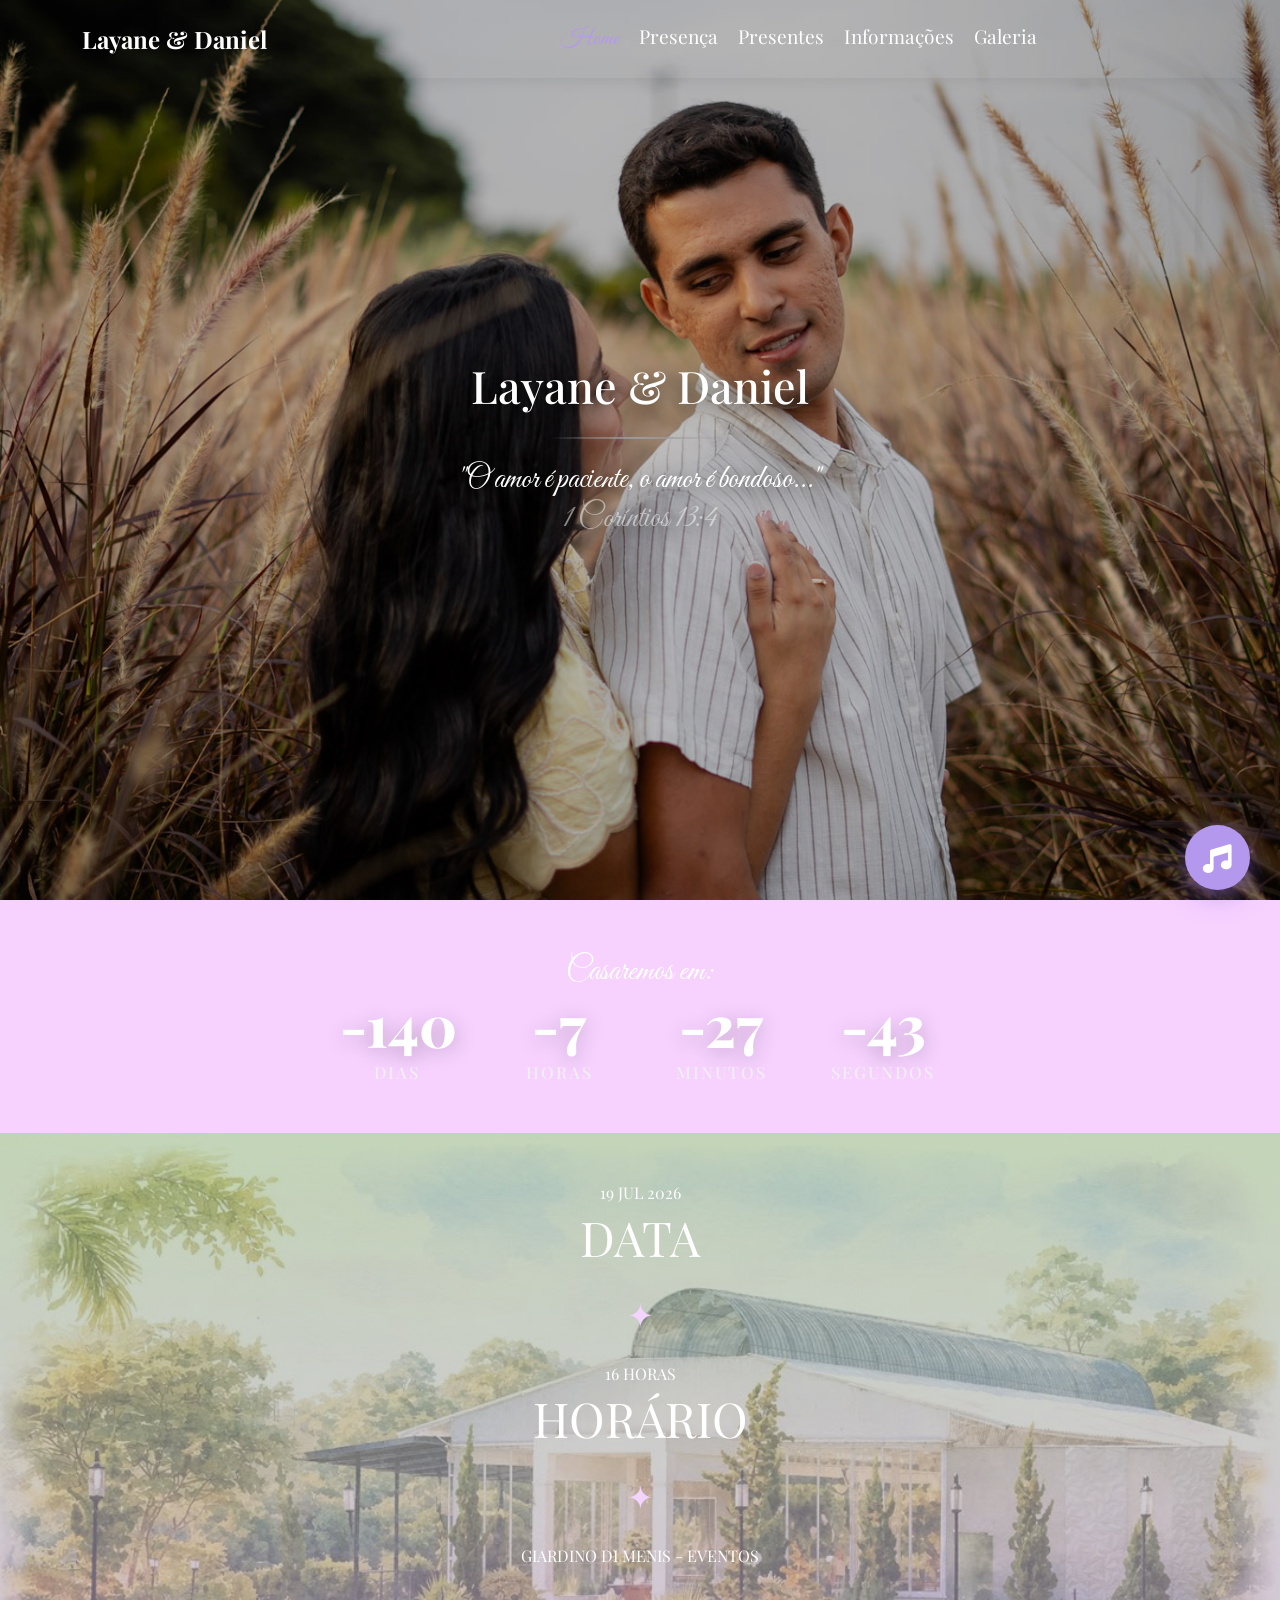
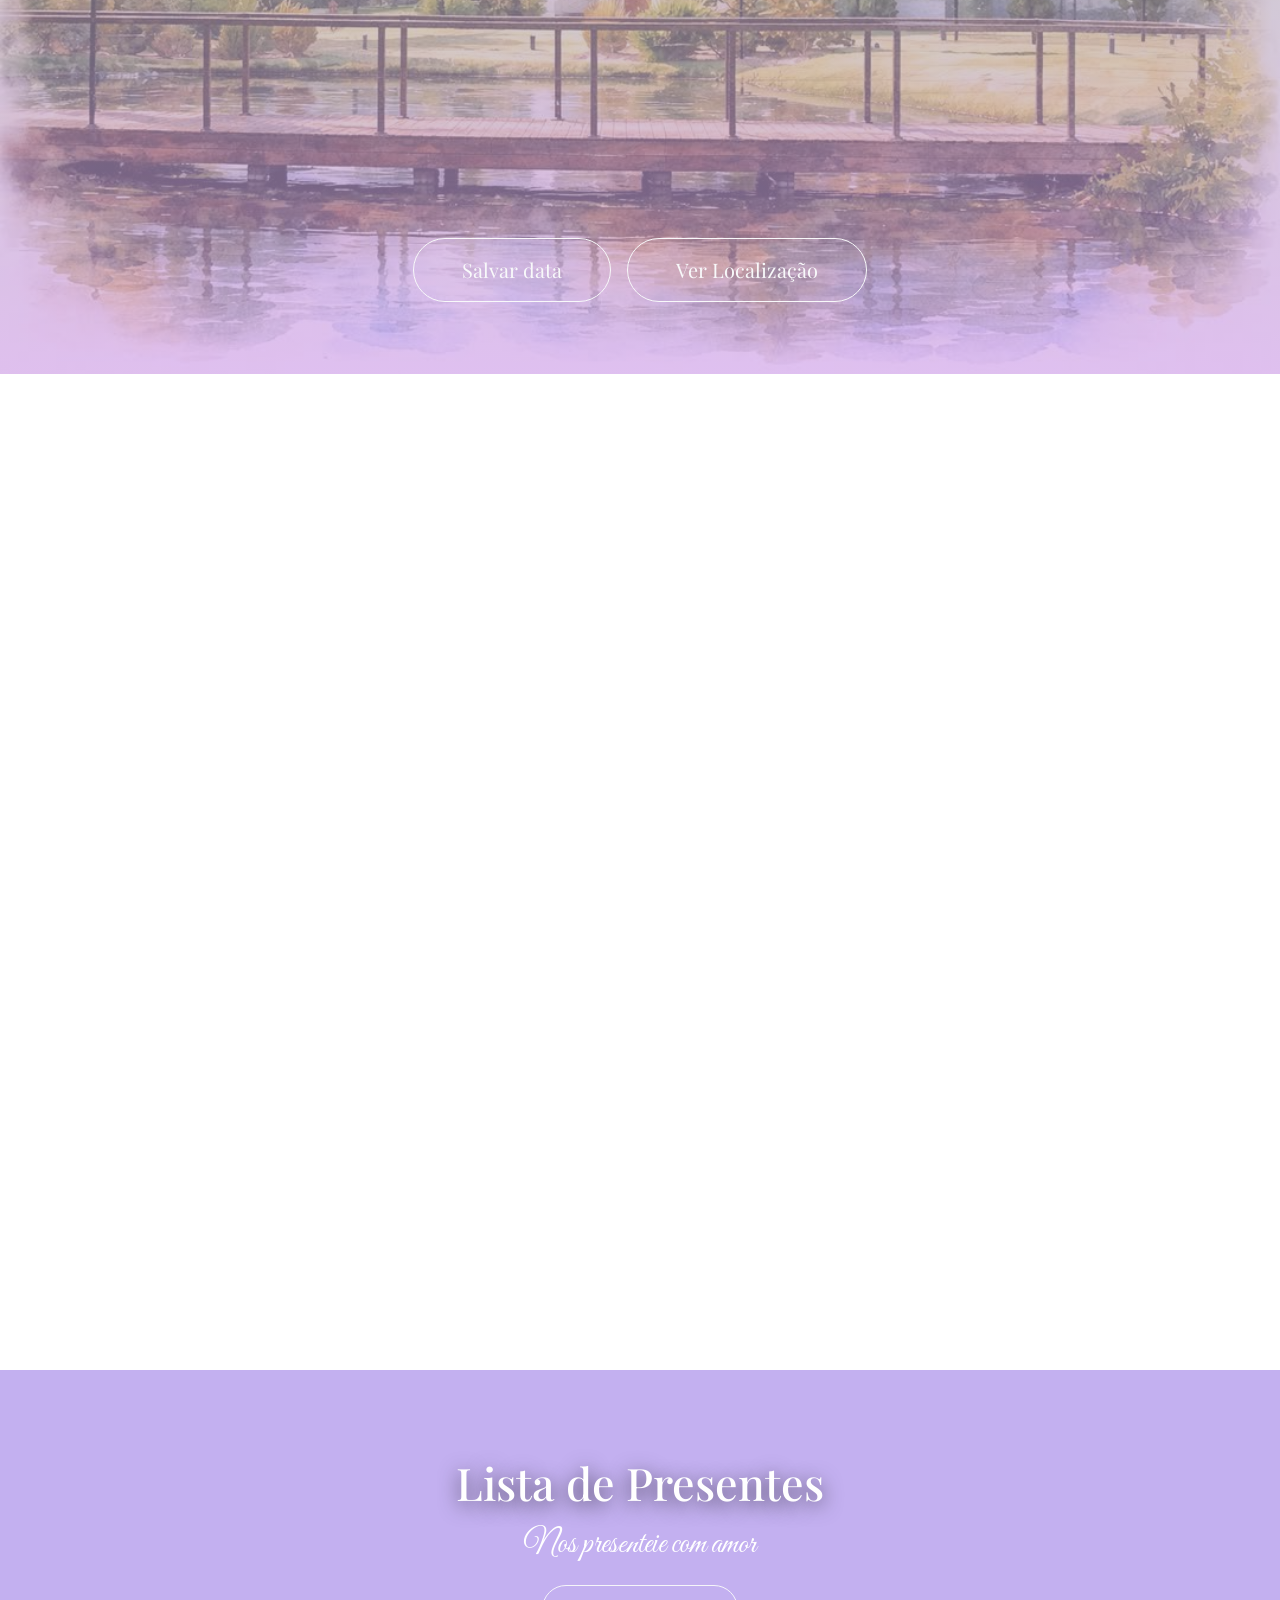
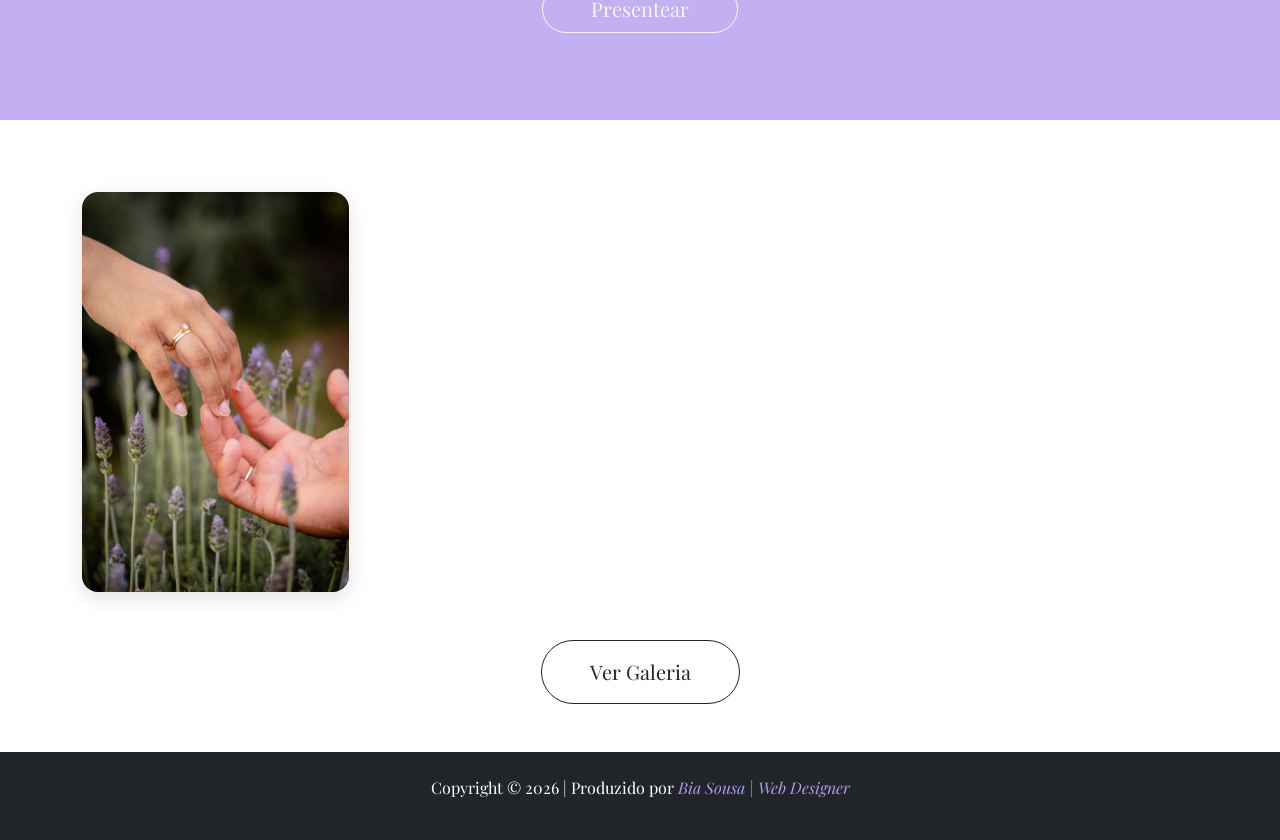
==== index.html @ 7db67b8a "Primeiro commit" ====
<!DOCTYPE html>
<html lang="pt-BR">
<head>
    <meta charset="UTF-8">
    <meta name="viewport" content="width=device-width, initial-scale=1.0">
    <title>Layane & Daniel • 19.07.2026</title>
    <link rel="icon" type="image/png" href="assets/images/Iconedepagina.png">
    <link href="https://cdn.jsdelivr.net/npm/bootstrap@5.3.2/dist/css/bootstrap.min.css" rel="stylesheet">
    <link rel="stylesheet" href="css/style.css">
    <link href="https://fonts.googleapis.com/css2?family=Playfair+Display:wght@400;700&family=Great+Vibes&family=Poppins:wght@300;400&display=swap" rel="stylesheet">
    <link rel="stylesheet" href="https://cdnjs.cloudflare.com/ajax/libs/font-awesome/6.5.0/css/all.min.css">
</head>
<body>
        <style>
/* ANIMAÇÃO STAGGERED */
.animate-on-scroll {
    opacity: 0;
    transform: translateY(40px);
    transition: all 0.8s cubic-bezier(0.25, 0.1, 0.25, 1);
}

.animate-on-scroll.visible {
    opacity: 1;
    transform: translateY(0);
}

/* Ajuste de delay para cada seção */
.countdown-section { transition-delay: 0.1s; }
.save-the-date-section { transition-delay: 0.3s; }
.confirm-section { transition-delay: 0.5s; }
.hero-presentes-home { transition-delay: 0.7s; }
#galleryGrid .masonry-item { transition-delay: 0.1s; }

/* Para os itens da galeria aparecerem um por um */
#galleryGrid .masonry-item:nth-child(1) { transition-delay: 0.2s; }
#galleryGrid .masonry-item:nth-child(2) { transition-delay: 0.4s; }
#galleryGrid .masonry-item:nth-child(3) { transition-delay: 0.6s; }
#galleryGrid .masonry-item:nth-child(4) { transition-delay: 0.8s; }
        .masonry-grid {
            column-count: 4;
            column-gap: 16px;
        }
        .masonry-item {
            break-inside: avoid;
            margin-bottom: 16px;
            border-radius: 16px;
            overflow: hidden;
            box-shadow: 0 6px 20px rgba(0,0,0,0.12);
            transition: all 0.3s;
            cursor: pointer;
        }
        .masonry-item:hover {
            transform: scale(1.04);
        }
        .masonry-item img {
            width: 100%;
            height: auto;
            display: block;
        }

        /* MODAL - Foto maior */
        #photoModal .modal-content {
            background: transparent;
            border: none;
        }
        #modalImage {
            max-height: 85vh;
            width: auto;
            max-width: 100%;
            border-radius: 12px;
            box-shadow: 0 10px 35px rgba(0,0,0,0.3);
        }

        /* ===================== MOBILE - FOTOS MAIORES ===================== */
        @media (max-width: 992px) {
            .masonry-grid { column-count: 3; }
        }
        @media (max-width: 768px) {
            .masonry-grid { column-count: 2; }
            .masonry-item { margin-bottom: 12px; }
        }
        @media (max-width: 480px) {
            .masonry-grid { column-count: 1; }
            .masonry-item img {
                min-height: 380px; /* Fotos mais altas no celular */
            }
        }
    </style>

<!-- ===================== NAVBAR FINAL - COM SUA ESTILIZAÇÃO ===================== -->
<nav class="navbar fixed-top navbar-expand-lg" id="mainNav">
    <div class="container animate-on-scroll">
        <a class="navbar-brand fw-bold fs-4" href="index.html" id="brandName">
            Layane & Daniel
        </a>
        
        <button class="navbar-toggler custom-toggler" type="button" data-bs-toggle="collapse" data-bs-target="#navbarNav" aria-controls="navbarNav" aria-expanded="false" id="hamburgerBtn">
            <div class="hamburger">
                <span class="bar"></span>
                <span class="bar"></span>
                <span class="bar"></span>
            </div>
        </button>

        <div class="collapse navbar-collapse" id="navbarNav">
            <ul class="navbar-nav mx-auto text-center">
                <li class="nav-item"><a class="nav-link active" href="javascript:void(0)" onclick="irPara('index.html')">Home</a></li>
                <li class="nav-item"><a class="nav-link" href="javascript:void(0)" onclick="irPara('presenca.html')">Presença</a></li>
                <li class="nav-item"><a class="nav-link" href="javascript:void(0)" onclick="irPara('presentes.html')">Presentes</a></li>
                <li class="nav-item"><a class="nav-link" href="javascript:void(0)" onclick="irPara('informacoes.html')">Informações</a></li>
                <li class="nav-item"><a class="nav-link" href="javascript:void(0)" onclick="irPara('galeria.html')">Galeria</a></li>
            </ul>
        </div>
    </div>
</nav>
<!-- HERO CARROSSEL -->
<header id="hero">
    <div id="heroCarousel" class="carousel slide " data-bs-ride="carousel" data-bs-interval="3000">
        <div class="carousel-inner">
            <div class="carousel-item active">
                <img src="/assets/images/Capa1.JPG" class="d-block w-100" alt="Casal">
            </div>
            <div class="carousel-item">
                <img src="/assets/images/Capa3.JPG" class="d-block w-100" alt="Casal">
            </div>
            <div class="carousel-item">
                <img src="/assets/images/Capa4.JPG" class="d-block w-100" alt="Casal">
            </div>
            <div class="carousel-item">
                <img src="/assets/images/Capa5.JPG" class="d-block w-100" alt="Casal">
            </div>
            <div class="carousel-item">
                <img src="/assets/images/Capa6.JPG" class="d-block w-100" alt="Casal">
            </div>
        </div>
    </div>

    <div class="hero-content text-center ">
        <h2 class="ptitulo animate-on-scroll">Layane & Daniel</h2>
        
        <!-- LINHA ELEGANTE -->
        <div class="hero-line mx-auto my-4 animate-on-scroll"></div>
        
        <p class="bible-quote animate-on-scroll">"O amor é paciente, o amor é bondoso..."</p>
        <p class="text-white-50 animate-on-scroll">1 Coríntios 13:4</p>
    </div>
</header>

<!-- CONTAGEM REGRESSIVA - ESTILO MINIMALISTA -->
<section class="countdown-section py-5 text-center position-relative animate-on-scroll">
    <div class="container animate-on-scroll">
        <p class="bible-quote fs-2 mb-4 animate-on-scroll" style="color: white;">Casaremos em:</p>
        
        <div class="d-flex justify-content-center flex-wrap gap-4 gap-md-5 animate-on-scroll" id="countdown-container">
            <!-- Os números serão gerados via JavaScript -->
        </div>
    </div>
</section>

<!-- SAVE THE DATE -->
<section class="save-the-date-section py-5 bg-light animate-on-scroll">
    <div class="container">
        <div class="text-center">
            <div class="mb-5">
                <p class="mb-1 animate-on-scroll">19 JUL 2026</p>
                <h3 class="display-5 text-lavanda animate-on-scroll animate-on-scroll">DATA</h3>
                <div class="my-4 animate-on-scroll"><span class="gold-line">✦</span></div>

                <p class="mb-1 animate-on-scroll">16 HORAS</p>
                <h3 class="display-5 text-lavanda animate-on-scroll">HORÁRIO</h3>
                <div class="my-4 animate-on-scroll"><span class="gold-line">✦</span></div>

                <p class="mb-1 animate-on-scroll">GIARDINO DI MENIS - EVENTOS</p>
                <h3 class="display-5 text-lavanda animate-on-scroll">LOCAL</h3>
            </div>
            <br><br>
            <h1 class="bible-quote display-1 mb-4 animate-on-scroll" style="letter-spacing: 6px; line-height: 1.1;">
                Save The Date!
            </h1>

            <!-- BOTÕES COM BORDA E TEXTO BRANCO -->
            <div class="d-flex flex-column flex-sm-row gap-3 justify-content-center">
                <button onclick="addToCalendar()" 
                        class="btn btn-outline-light btn-lg px-5 py-3 rounded-pill">
                    Salvar data
                </button>
                <button onclick="abrirMapa()" 
                        class="btn btn-outline-light btn-lg px-5 py-3 rounded-pill">
                    Ver Localização
                </button>
            </div>
        </div>
        <br>
    </div>
</section>

   <!-- CONFIRMAR PRESENÇA (mantido como você colocou) -->
    <section class="confirm-section py-5 bg-light animate-on-scroll">
        <div class="container min-vh-100 d-flex flex-column justify-content-center">
            <div class="text-center">
                <h2 class="display-5 fw-bold text-dark mb-2 animate-on-scroll" style="font-family: 'Playfair Display', serif;">
                    Confirme sua Presença
                </h2>
                <p class="text-muted mb-5 animate-on-scroll" style="font-family: 'Playfair Display', serif; font-size: 1.1rem;">
                    Pedimos que confirme o mais rápido que puder,<br>
                    assim que tiver certeza!
                </p>
                    <a href="javascript:void(0)" onclick="irPara('presenca.html')" class="btn btn-outline-dark btn-lg px-5 py-3 rounded-pill">Confirmar Presença</a>

                <div id="resultado" class="mt-4 fw-bold fs-5"></div>
            </div>
        </div>
    </section>

<!-- Capa Superior Bonita -->
<section class="hero-presentes-home animate-on-scroll">
    <div class="hero-content-home text-center">
        <h2 class="animate-on-scroll">Lista de Presentes</h2>
        <p class="animate-on-scroll">Nos presenteie com amor</p>
            <a href="javascript:void(0)" onclick="irPara('presentes.html')" class="btn btn-outline-light btn-lg px-5 py-2 rounded-pill">Presentear</a>
    </div>
</section>

        <ul class="nav nav-pills mb-4" id="areaMenu"></ul>
        <ul class="nav nav-pills mb-5" id="subMenu" style="display: none;"></ul>
    </div>
</section>



   <!-- GALERIA PREVIEW NO HOME -->
<section class="py-5">
    <div class="container">
        <div class="masonry-grid" id="galleryGrid"></div>
        <!-- Botão centralizado -->
        <div class="text-center mt-5">
            <!-- Em vez de link direto, use: -->
            <a href="javascript:void(0)" onclick="irPara('galeria.html')" class="btn btn-outline-dark btn-lg px-5 py-3 rounded-pill">Ver Galeria</a>
        </div>

    </div>
</section>

<!-- MODAL -->
<div class="modal fade" id="photoModal" tabindex="-1">
    <div class="modal-dialog modal-dialog-centered modal-xl">
        <div class="modal-content">
            <div class="modal-body p-0 text-center">
                <button type="button" class="btn-close position-absolute top-0 end-0 m-3 bg-white" 
                        data-bs-dismiss="modal" style="z-index: 10;"></button>
                <img id="modalImage" src="" class="img-fluid" alt="">
            </div>
        </div>
    </div>
</div>

    <script>
        const photos = [
            { src: "/assets/images/prewedding/pre27.JPG" },
            { src: "/assets/images/prewedding/pre20.jpg" },
            { src: "/assets/images/prewedding/pre12.jpg" },
            { src: "/assets/images/prewedding/pre9.jpg" },


        ];

        const galleryGrid = document.getElementById('galleryGrid');

        photos.forEach(photo => {
            const div = document.createElement('div');
            div.className = 'masonry-item';
            div.innerHTML = `<img src="${photo.src}" alt="">`;
            div.onclick = () => showModal(photo.src);
            galleryGrid.appendChild(div);
        });

        function showModal(src) {
            document.getElementById('modalImage').src = src;
            new bootstrap.Modal(document.getElementById('photoModal')).show();
        }
    </script>
        
    <script>
    // Animação suave ao rolar (staggered)
    const animateOnScroll = () => {
        const elements = document.querySelectorAll('.animate-on-scroll');
        
        elements.forEach((el, index) => {
            const rect = el.getBoundingClientRect();
            if (rect.top <= window.innerHeight * 0.85) {
                setTimeout(() => {
                    el.classList.add('visible');
                }, index * 80); // Delay entre elementos
            }
        });
    };

    window.addEventListener('scroll', animateOnScroll);
    window.addEventListener('load', animateOnScroll);

    // Navbar scroll effect
    window.addEventListener('scroll', () => {
        const nav = document.getElementById('mainNav');
        if (window.scrollY > 80) {
            nav.classList.add('scrolled');
        } else {
            nav.classList.remove('scrolled');
        }
    });
    </script>
    <footer class="py-4 text-center bg-dark text-white">
        <p>
            Copyright © 2026 | Produzido por 
            <a href="https://www.instagram.com/biasousawd/" 
            target="_blank" 
            rel="noopener noreferrer" 
            class="instagram-link">
        <i>Bia Sousa | Web Designer</i class="fab fa-instagram">
            </a>
        </p>
    </footer>

    <!-- MUSIC PLAYER -->
    <div id="music-player">
        <button id="musicBtn" class="btn-music"><i class="fas fa-music"></i></button>
    </div>
    

    <script src="https://cdn.jsdelivr.net/npm/bootstrap@5.3.2/dist/js/bootstrap.bundle.min.js"></script>
    <script src="js/script.js"></script>
    <script>
    // Animação suave staggered com Intersection Observer
    const observer = new IntersectionObserver((entries) => {
        entries.forEach((entry, index) => {
            if (entry.isIntersecting) {
                setTimeout(() => {
                    entry.target.classList.add('visible');
                }, index * 150); // Delay entre os elementos
            }
        });
    }, {
        threshold: 0.15,
        rootMargin: "0px 0px -50px 0px"
    });

    // Aplica o observer nos elementos que queremos animar
    document.querySelectorAll('.animate-on-scroll').forEach(el => {
        observer.observe(el);
    });
    </script>
</body>
</html>
---- css/style.css ----
':root {
    --lavanda: #ab91df;
    --lavanda-dark: #7965a5;
    --olive: #556B2F;
    --dark: #664585;
}

* {
    margin: 0;
    padding: 0;
    box-sizing: border-box;
}

body {
    font-family: 'Playfair Display', serif;
    scroll-behavior: smooth;
}

/* Fontes clássicas */
h1, h2, h3, h4 {
    font-family: 'Playfair Display', serif;
    color: rgb(255, 255, 255);
}
p{
  font-family: 'Playfair Display', serif;  
  color: rgb(255, 255, 255);
}

.bible-quote {
    font-family: 'Great Vibes', cursive;
    font-size: 2.4rem;
    color: white;
}

:root {
    --lavanda: #b498ee;
    --lavanda-dark: #7965a5;
    --olive: #556B2F;
    --dark: #664585;
}

* {
    margin: 0;
    padding: 0;
    box-sizing: border-box;
}

/* Fontes clássicas */
h1, h2, h3, h4 {
    font-family: 'Playfair Display', serif;
    color: rgb(255, 255, 255);
}
p{
  font-family: 'Playfair Display', serif;  
  color: rgb(255, 255, 255);
}

.bible-quote {
    font-family: 'Great Vibes', cursive;
    font-size: 2.4rem;
    color: white;
}

/* ===================== NAVBAR - LINKS COM MESMA COR DA LOGO ===================== */
.navbar {
    background: rgba(255, 255, 255, 0) !important;
    backdrop-filter: blur(0px);
    box-shadow: 0 2px 15px rgba(0,0,0,0.08);
    transition: all 0.4s ease;
    padding: 16px 0;
}

/* Quando rolar a página → Fundo branco */
.navbar.scrolled {
    background: rgba(255, 255, 255, 0.98) !important;
    backdrop-filter: blur(12px);
    box-shadow: 0 4px 20px rgba(0,0,0,0.12);
}
.navbar.menu-open {
    background: rgba(255, 255, 255, 0.082) !important;
    backdrop-filter: blur(4px) !important;
    box-shadow: 0 4px 25px rgba(0,0,0,0.15) !important;
}
.navbar.menu-open.scrolled {
    background: rgba(255, 255, 255, 0.98) !important;
}

/* Nome do Casal */
#brandName {
    color: white !important;
    transition: color 0.4s ease;
}

.navbar.scrolled #brandName {
    color: #000000 !important;
}


/* Links do Menu - Mesma lógica da logo */
#navbarNav .nav-link {
    font-family: 'Playfair Display', serif;
    font-size: 1.2rem;
    padding: 5px 10px;
    color: white !important;           /* Branco antes de rolar */
    transition: all 0.3s ease;
}
#navbarNav .navbar-nav {
    width: 100%;
    max-width: 380px;
    text-align: center;
}
#navbarNav .nav-link:hover,
#navbarNav .nav-link.active {
    font-family: 'Great Vibes', cursive !important;
    color: var(--lavanda) !important;
    font-size: 1.45rem;
}

/* Depois de rolar - Links ficam pretos */
.navbar.scrolled #navbarNav .nav-link {
    color: #000000 !important;
}

.navbar.scrolled #navbarNav .nav-link:hover,
.navbar.scrolled #navbarNav .nav-link.active {
    color: var(--lavanda) !important;
}

/* Hamburger */
.custom-toggler {
    width: 38px;
    height: 34px;
    padding: 0;
    background: transparent;
    border: none !important;
    outline: none !important;
    box-shadow: none !important;
    display: none;
}

@media (max-width: 991px) {
    .custom-toggler { display: block; }
}

.hamburger {
    width: 100%;
    height: 100%;
    position: relative;
}

.bar {
    position: absolute;
    width: 100%;
    height: 3.2px;
    background: white;
    border-radius: 3px;
    transition: all 0.35s cubic-bezier(0.4, 0, 0.2, 1);
}

.bar:nth-child(1) { top: 7px; }
.bar:nth-child(2) { top: 15.5px; }
.bar:nth-child(3) { top: 24px; }

/* X */
#hamburgerBtn[aria-expanded="true"] .bar:nth-child(1) {
    top: 15.5px;
    transform: rotate(45deg);
}
#hamburgerBtn[aria-expanded="true"] .bar:nth-child(2) {
    opacity: 0;
}
#hamburgerBtn[aria-expanded="true"] .bar:nth-child(3) {
    top: 15.5px;
    transform: rotate(-45deg);
}

/* Barrinhas ficam pretas ao rolar */
.navbar.scrolled .bar {
    background: #000000 !important;
}

/* Centralizado no Mobile */
@media (max-width: 991px) {
    .navbar-nav {
        width: 100%;
        margin-top: 20px;
    }
    
    .navbar-nav .nav-item {
        opacity: 0;
        transform: translateY(20px);
        transition: all 0.4s ease;
    }

    .navbar-collapse.show .nav-item {
        opacity: 1;
        transform: translateY(0);
    }
}
/* ===================== HERO CARROSSEL ===================== */
#hero {
    height: 100vh;
    overflow: hidden;
}

#heroCarousel,
#heroCarousel .carousel-inner,
#heroCarousel .carousel-item {
    height: 100vh;
}

#heroCarousel .carousel-item img {
    width: 100%;
    height: 100vh;
    object-fit: cover;
    object-position: center 38%;
    filter: brightness(0.75);
}
#hero {
    height: 100vh;    
    width: 100%;       /* Ocupa' toda a tela nessa seção */
    position: relative;
    overflow: hidden;
}

.hero-line {
    width: 180px;
    height: 2px;
    background: linear-gradient(to right, transparent, #9c9c9c, transparent);
    opacity: 0.85;
}

.hero-content {
    position: absolute;
    top: 50%;
    left: 50%;
    transform: translate(-50%, -50%);
    text-align: center;
    z-index: 2;
    color: white;
    text-shadow: 0 4px 20px rgba(0,0,0,0.7);
}


.hero-content p {
    margin-bottom: 4px !important;   
    line-height: 1.1;
}
.ptitulo {
    font-size: 4.5rem;
    color: rgb(255, 255, 255);
    margin-bottom: 0px !important; 
}
.logo-hero {
    max-width: 420px;
    margin-bottom: 20px;
}

.btn{
    font-family: 'Playfair Display', serif;
}
/* ===================== COUNTDOWN ===================== */
.countdown-section {
    background: var(--lavanda);
    color: white;
    padding: 100px 0;
    z-index: 3;
    position: relative;
}

/* Aumentei o tamanho do texto "Casaremos em" */
.countdown-section h2, 
.countdown-section .bible-quote {
    font-size: 2rem !important;     /* Aumentado */
    margin-bottom: 0px !important;   /* Espaçamento reduzido */
}

/* Diminuição do espaçamento entre o texto e os números */
.countdown-section #countdown-container {
    margin-top: 0px !important;
}

/* Números da contagem (mantido como estava) */
.countdown-item .number {
    font-size: 4.5rem;
    font-weight: 800;
    line-height: 1;
    color: rgb(255, 255, 255);
    text-shadow: 0 4px 15px rgba(125, 128, 125, 0.589);
}
.countdown-item .label {
    font-size: 1rem;
    text-transform: uppercase;
    letter-spacing: 2px;
    opacity: 0.9;
    margin:0px;
    color: #f0f0f0;
}
.save-the-date-section {
    background: linear-gradient(rgba(152, 185, 140, 0.582), rgba(204, 156, 236, 0.623)), 
    url('/assets/images/aquarela.jpeg') center/cover no-repeat;
    min-height: 85vh;
    display: flex;
    align-items: center;
}

.background-overlay {
    position: absolute;
    top: 0;
    left: 0;
    width: 100%;
    height: 100%;
    background: rgba(0, 0, 0, 0.4);
    z-index: 1;
}

.save-the-date-section .gold-line {
    font-size: 2rem;
    color: #f3d4ff;
}
section.save-the-date-section h1{
    font-family: 'Great Vibes', cursive;
    font-size: 5rem;
    color: rgb(255, 255, 255);
}
.gold-line {
    font-size: 1.8rem;
    color: #a1ffb7;
}

button{
    font-size: 80%;
}
/* ===================== EVENTO ===================== */

.evento-section {
    background-color: #C1FF72; /* Verde Limão */
}

.evento-section h2 {
    font-family: 'Playfair Display', serif;
    letter-spacing: 2px;
}

/* ===================== CONFIRMAR PRESENÇA ===================== */
.confirm-section {
    color: white;
    padding: 0px 0;
    min-height: 100vh;
    display: flex;
    align-items: left;
    background-position: center top;   /* Alinhado ao topo */
}

/* ===================== MUSIC PLAYER ===================== */
#music-player {
    position: fixed;
    bottom: 10px;
    right: 30px;
    z-index: 2000;
}

.btn-music {
    width: 65px;
    height: 65px;
    border-radius: 50%;
    background: var(--lavanda);
    color: white;
    border: none;
    font-size: 1.8rem;
    font-family: 'Playfair Display', serif;
    box-shadow: 0 8px 25px rgba(159, 122, 234, 0.5);
}

/* ===================== FOOTER ===================== */
footer {
    background: var(--dark);
    color: #ddd;
    padding: 30px 0;
}

/* Responsivo */
@media (max-width: 768px) {
    #hero { height: 100vh; }
    .bible-quote { font-size: 1.8rem; }
    .ptitulo { font-size: 3.2rem; }
}
/* ===================== HERO CARROSSEL ===================== */

#hero {
    height: 100vh;    
    width: 100%;       /* Ocupa' toda a tela nessa seção */
    position: relative;
    overflow: hidden;
}

.hero-line {
    width: 180px;
    height: 2px;
    background: linear-gradient(to right, transparent, #9c9c9c, transparent);
    opacity: 0.85;
}

.hero-content {
    position: absolute;
    top: 50%;
    left: 50%;
    transform: translate(-50%, -50%);
    text-align: center;
    z-index: 2;
    color: white;
    text-shadow: 0 4px 20px rgba(0,0,0,0.7);
}


.hero-content p {
    margin-bottom: 4px !important;   
    line-height: 1.1;
}
.ptitulo {
    font-size: 4.5rem;
    color: rgb(255, 255, 255);
    margin-bottom: 0px !important; 
}
.logo-hero {
    max-width: 420px;
    margin-bottom: 20px;
}

.btn{
    font-family: 'Playfair Display', serif;
}
/* ===================== COUNTDOWN REGRESSIVA - TOTALMENTE RESPONSIVO ===================== */
.countdown-section {
    background: rgb(247, 210, 255);
    color: white;
    padding: 80px 15px 90px;
    text-align: center;
    position: relative;
}

.countdown-section .bible-quote {
    font-size: 2.1rem;
    margin-bottom: 35px;
    color: white;
}

/* Container principal */
#countdown-container {
    display: flex;
    justify-content: center;
    flex-wrap: wrap;
    gap: 25px;
    width: 100%;
    max-width: 600px;
    margin: 0 auto;
}

/* Cada bloco de número */
.countdown-item {
    flex: 1;
    min-width: 100px;
    text-align: center;
}

.countdown-item .number {
    font-size: 3.6rem;
    font-weight: 800;
    line-height: 1;
    color: white;
    text-shadow: 0 4px 20px rgba(0, 0, 0, 0.25);
    margin-bottom: 6px;
}

.countdown-item .label {
    font-size: 1.05rem;
    text-transform: uppercase;
    letter-spacing: 2px;
    font-weight: 500;
    opacity: 0.95;
}

/* ===================== MEDIA QUERIES - RESPONSIVIDADE ===================== */
@media (max-width: 992px) {
    .countdown-item .number {
        font-size: 3.2rem;
    }
}

@media (max-width: 768px) {
    .countdown-section {
        padding: 55px 10px 75px;
    }
    
    .countdown-section .bible-quote {
        font-size: 1.85rem;
    }
    
    .countdown-item {
        min-width: 85px;
    }
    
    .countdown-item .number {
        font-size: 2.8rem;
    }
    
    .countdown-item .label {
        font-size: 0.95rem;
    }
}

@media (max-width: 480px) {
    .countdown-section .bible-quote {
        font-size: 1.65rem;
    }
    
    .countdown-item {
        min-width: 40px;
    }
    
    .countdown-item .number {
        font-size: 2.35rem;
    }
    
    .countdown-item .label {
        font-size: 0.9rem;
    }
    
    #countdown-container {
        gap: 15px;
    }
}




.save-the-date-section {
    background: linear-gradient(rgba(152, 185, 140, 0.582), rgba(204, 156, 236, 0.623)), 
    url('/assets/images/aquarela.jpeg') center/cover no-repeat;
    min-height: 85vh;
    display: flex;
    align-items: center;
}

.background-overlay {
    position: absolute;
    top: 0;
    left: 0;
    width: 100%;
    height: 100%;
    background: rgba(0, 0, 0, 0.4);
    z-index: 1;
}

.save-the-date-section .gold-line {
    font-size: 2rem;
    color: #f3d4ff;
}
section.save-the-date-section h1{
    font-family: 'Great Vibes', cursive;
    font-size: 5rem;
    color: rgb(255, 255, 255);
}
.gold-line {
    font-size: 1.8rem;
    color: #a1ffb7;
}

button{
    font-size: 80%;
}
/* ===================== EVENTO ===================== */

.evento-section {
    background-color: #C1FF72; /* Verde Limão */
}

.evento-section h2 {
    font-family: 'Playfair Display', serif;
    letter-spacing: 2px;
}

/* ===================== CONFIRMAR PRESENÇA ===================== */
.confirm-section {
    color: white;
    padding: 0px 0;
    min-height: 100vh;
    display: flex;
    align-items: left;
    background-position: center top;   /* Alinhado ao topo */
}

/* ===================== MUSIC PLAYER ===================== */
#music-player {
    position: fixed;
    bottom: 10px;
    right: 30px;
    z-index: 2000;
}

.btn-music {
    width: 65px;
    height: 65px;
    border-radius: 50%;
    background: var(--lavanda);
    color: white;
    border: none;
    font-size: 1.8rem;
    font-family: 'Playfair Display', serif;
    box-shadow: 0 8px 25px rgba(159, 122, 234, 0.5);
}

/* ===================== FOOTER ===================== */
footer {
    background: var(--dark);
    color: #ddd;
    padding: 30px 0;
}

/* Responsivo */
@media (max-width: 768px) {
    #hero { height: 100vh; }
    .bible-quote { font-size: 1.8rem; }
    .ptitulo { font-size: 3.2rem; }
}

/* BOTÕES FLUTUANTES - Sem ultrapassar o footer */
.floating-filters {
    position: fixed;
    bottom: 90px;           /* Aumentado para ficar acima do footer */
    left: 50%;
    transform: translateX(-50%);
    z-index: 1000;
    display: flex;
    gap: 15px;
    padding: 0;
}

.floating-filters .filter-btn {
    padding: 12px 28px;
    font-family: 'Playfair Display', serif;
    font-size: 0.8rem;
    font-weight: 500;
    letter-spacing: 1.5px;
    color: #6645858c;
    background: rgba(255, 255, 255, 0.85);
    backdrop-filter: blur(12px);
    border: 2px solid rgba(182, 152, 238, 0.7);
    border-radius: 50px;
    transition: all 0.4s ease;
    white-space: nowrap;
    box-shadow: 0 6px 25px rgba(0, 0, 0, 0.12);
}

.floating-filters .filter-btn:hover {
    background: white;
    transform: translateY(-4px);
    box-shadow: 0 10px 30px rgba(0, 0, 0, 0.18);
}

.floating-filters .filter-btn.active {
    background: #b598ee88;
    color: white;
    border-color: var(--lavanda);
    box-shadow: 0 8px 25px rgba(180, 152, 238, 0.45);
    font-family: 'Playfair Display', serif;

}

/* Garante que o footer fique por baixo */
    /* ===================== FOOTER ===================== */
/* Footer */
footer {
    background: var(--dark);
    color: #ddd;
    padding: 40px 20px 30px;           /* mais espaço nas laterais em mobile */
    text-align: center;
    margin-top: auto;
    width: 100%;
    min-height: 60px;                   /* altura mínima, mas permite crescer */
}

footer .footer-content {
    max-width: 1200px;
    margin: 0 auto;
    display: flex;
    flex-direction: column;
    align-items: center;
    gap: 15px;
}

footer a {
    color: #b498ee;
    text-decoration: none;
    transition: all 0.3s ease;
}

footer a:hover {
    color: #d4b8ff;
    text-decoration: underline;
}


      /* Capa Superior */
        .hero-presentes {
            height: 30vh;
            min-height: 350px;
            background-color: #c3b0f0;
            display: flex;
            align-items: center;
            justify-content: center;
            text-align: center;
            color: white;
            position: relative;
        }

        .hero-content h2 {
            font-family: 'Playfair Display', serif;
            font-size: 2.8rem;
            margin-bottom: 12px;
            text-shadow: 0 4px 20px rgba(0,0,0,0.7);
        }

        .hero-content p {
            font-family: 'Great Vibes', cursive;
            font-size: 2rem;
            max-width: 720px;
            margin: 0 auto;
            opacity: 0.95;
        }

        .presentes-section {
            background: #ffffff;
            padding: 80px 0 100px;
        }

        .section-divider {
            height: 3px;
            background: linear-gradient(to right, transparent, var(--lavanda), transparent);
            max-width: 280px;
            margin: 0 auto 3rem;
        }

        
        /* Espaçamento extra na listagem "Todos" */
        #presentesContainer {
            margin-top: 20px;
        }

        @media (max-width: 768px) {
            .hero-presentes { height: 38vh; }
            .hero-content h1 { font-size: 3.8rem; }
            .nav-pills .nav-link { font-size: 1.0rem; padding: 10px 18px !important; }
        }

        /* Cards - Ajustados (menores e com mais espaçamento) */
        .gift-card {
            border: none;
            border-radius: 22px;
            overflow: hidden;
            box-shadow: 0 8px 25px rgba(0,0,0,0.08);
            transition: all 0.4s ease;
            height: 100%;
        }

        .gift-card:hover {
            transform: translateY(-15px);
        }

        .gift-card.presenteado {
            filter: grayscale(80%) opacity(0.68);
        }

        .gift-card img {
            width: 100%;
            height: 210px;           /* Reduzido */
            object-fit: cover;
        }
        .gift-card.presenteado {
            filter: grayscale(80%) opacity(0.68);
        }

        .gift-card img {
            width: 100%;
            height: 250px;
            object-fit: cover;
        }

        .card-body { padding: 1.6rem; }

        .badge-utensilios { background-color: #c3b0f0; color: #4a2f7a; }
        .badge-eletro { background-color: var(--lavanda); color: white; }
        .badge-moveis { background-color: var(--lavanda-dark); color: white; }

        .btn-confirm {
            border: 2px solid var(--lavanda);
            color: var(--lavanda);
            border-radius: 50px;
            padding: 12px 0;
            font-weight: 500;
            width: 100%;
        }
        .btn-confirm:hover {
            background-color: var(--lavanda);
            color: white;
        }



              /* Capa Superior */
        .hero-presentes-home {
            height: 30vh;
            min-height: 350px;
            background-color: #c3b0f0;
            display: flex;
            align-items: center;
            justify-content: center;
            text-align: center;
            color: white;
            position: relative;
        }

        .hero-content-home h2 {
            font-family: 'Playfair Display', serif;
            font-size: 2.8rem;
            margin-bottom: 12px;
            text-shadow: 0 4px 20px rgba(0,0,0,0.7);
        }

        .hero-content-home p {
            font-family: 'Great Vibes', cursive;
            font-size: 2rem;
            max-width: 720px;
            margin: 3 auto;
            opacity: 0.95;
        }


        .hero-content-home a {
            font-family: 'Playfair Display', serif;
            font-size: 1.25rem;
            max-width: 720px;
            margin: 0 auto;
            opacity: 0.95;
        }

        @media (max-width: 768px) {
            .hero-presentes-home { height: 38vh; }
            .hero-content-home h2 { font-size: 3rem; }
            .nav-pills .nav-link { font-size: 1.0rem; padding: 10px 18px !important; }
        }'
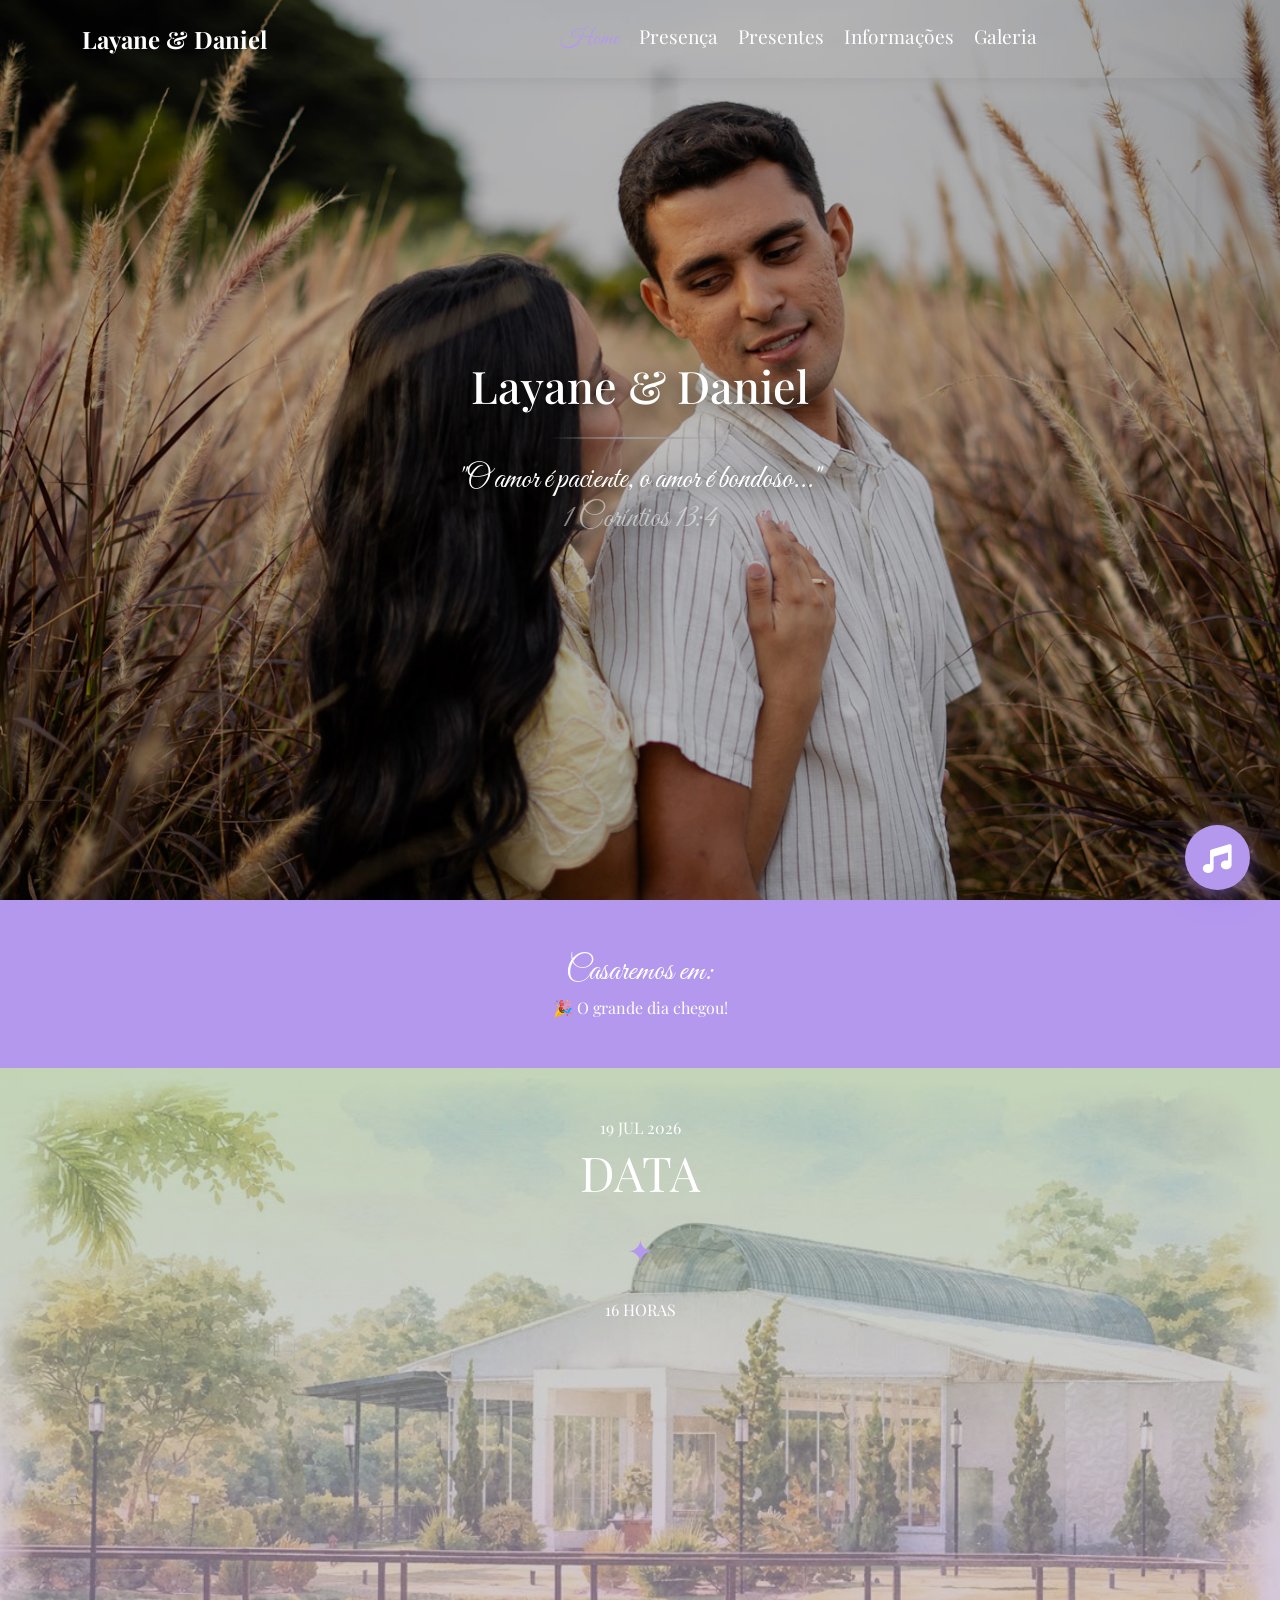
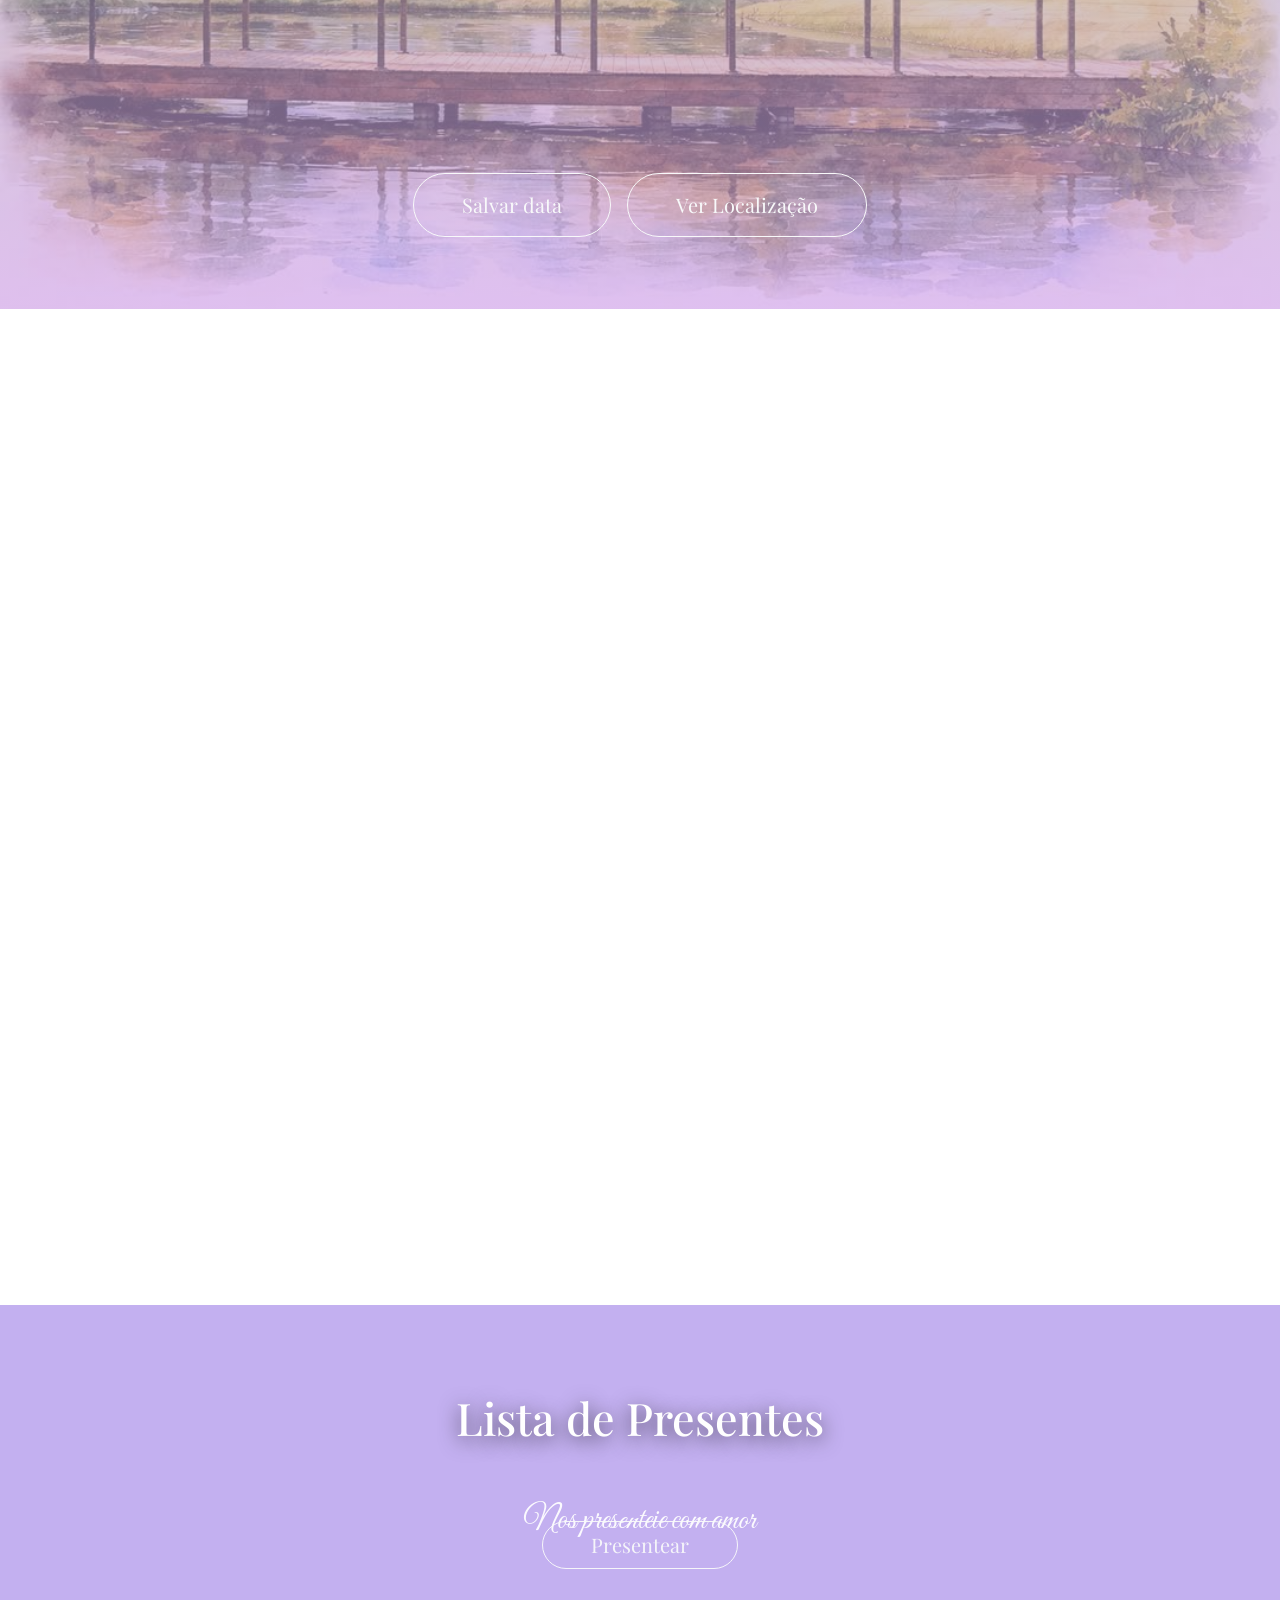
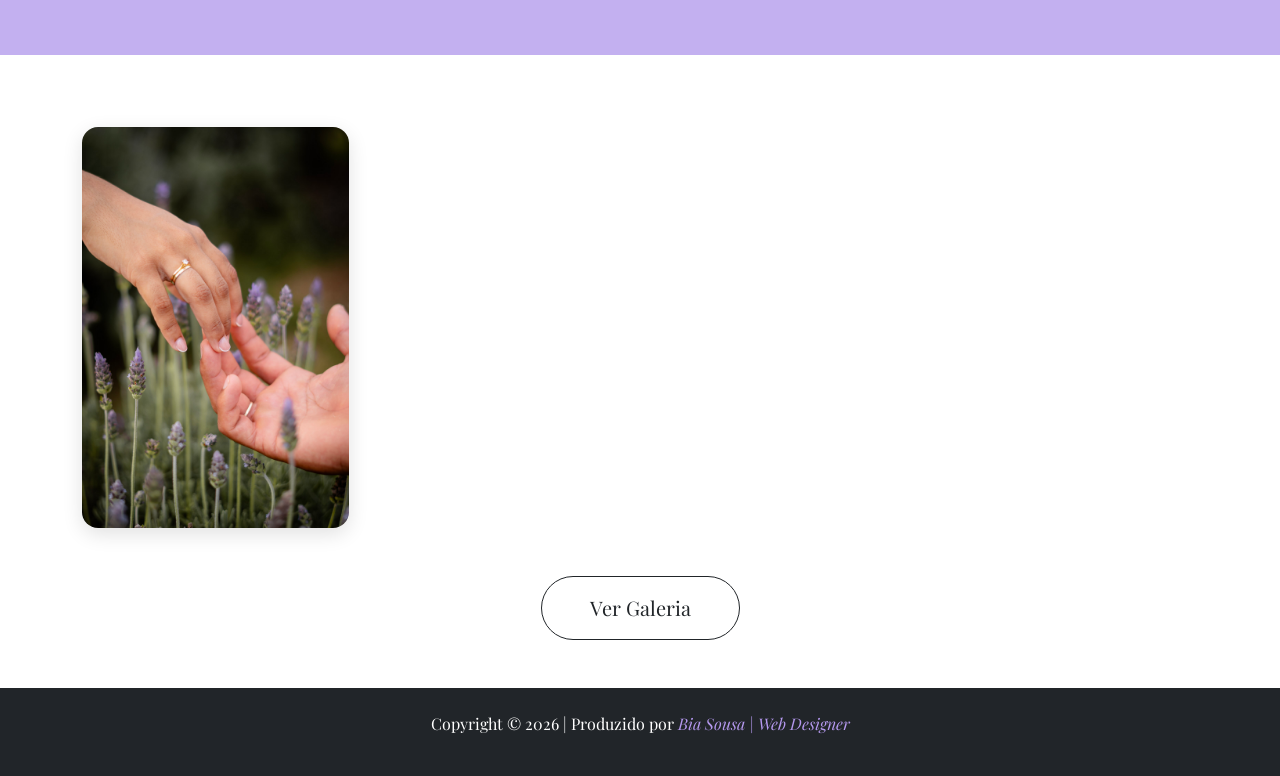
==== commit 0389e836: "Refactor styles and enhance functionality across multiple files" ====
--- a/index.html
+++ b/index.html
@@ -256,10 +256,10 @@
 
     <script>
         const photos = [
-            { src: "/assets/images/prewedding/pre27.JPG" },
-            { src: "/assets/images/prewedding/pre20.jpg" },
-            { src: "/assets/images/prewedding/pre12.jpg" },
-            { src: "/assets/images/prewedding/pre9.jpg" },
+            { src: "assets/images/prewedding/pre27.JPG" },
+            { src: "assets/images/prewedding/pre20.jpg" },
+            { src: "assets/images/prewedding/pre12.jpg" },
+            { src: "assets/images/prewedding/pre9.jpg" },
 
 
         ];
--- a/css/style.css
+++ b/css/style.css
@@ -261,7 +261,7 @@
 }
 /* ===================== COUNTDOWN ===================== */
 .countdown-section {
-    background: var(--lavanda);
+    background: rgb(102);
     color: white;
     padding: 100px 0;
     z-index: 3;
@@ -279,6 +279,7 @@
 .countdown-section #countdown-container {
     margin-top: 0px !important;
 }
+
 
 /* Números da contagem (mantido como estava) */
 .countdown-item .number {
@@ -432,7 +433,7 @@
 }
 /* ===================== COUNTDOWN REGRESSIVA - TOTALMENTE RESPONSIVO ===================== */
 .countdown-section {
-    background: rgb(247, 210, 255);
+    background: var(--lavanda);
     color: white;
     padding: 80px 15px 90px;
     text-align: center;
@@ -554,7 +555,7 @@
 
 .save-the-date-section .gold-line {
     font-size: 2rem;
-    color: #f3d4ff;
+    color: var(--lavanda);
 }
 section.save-the-date-section h1{
     font-family: 'Great Vibes', cursive;
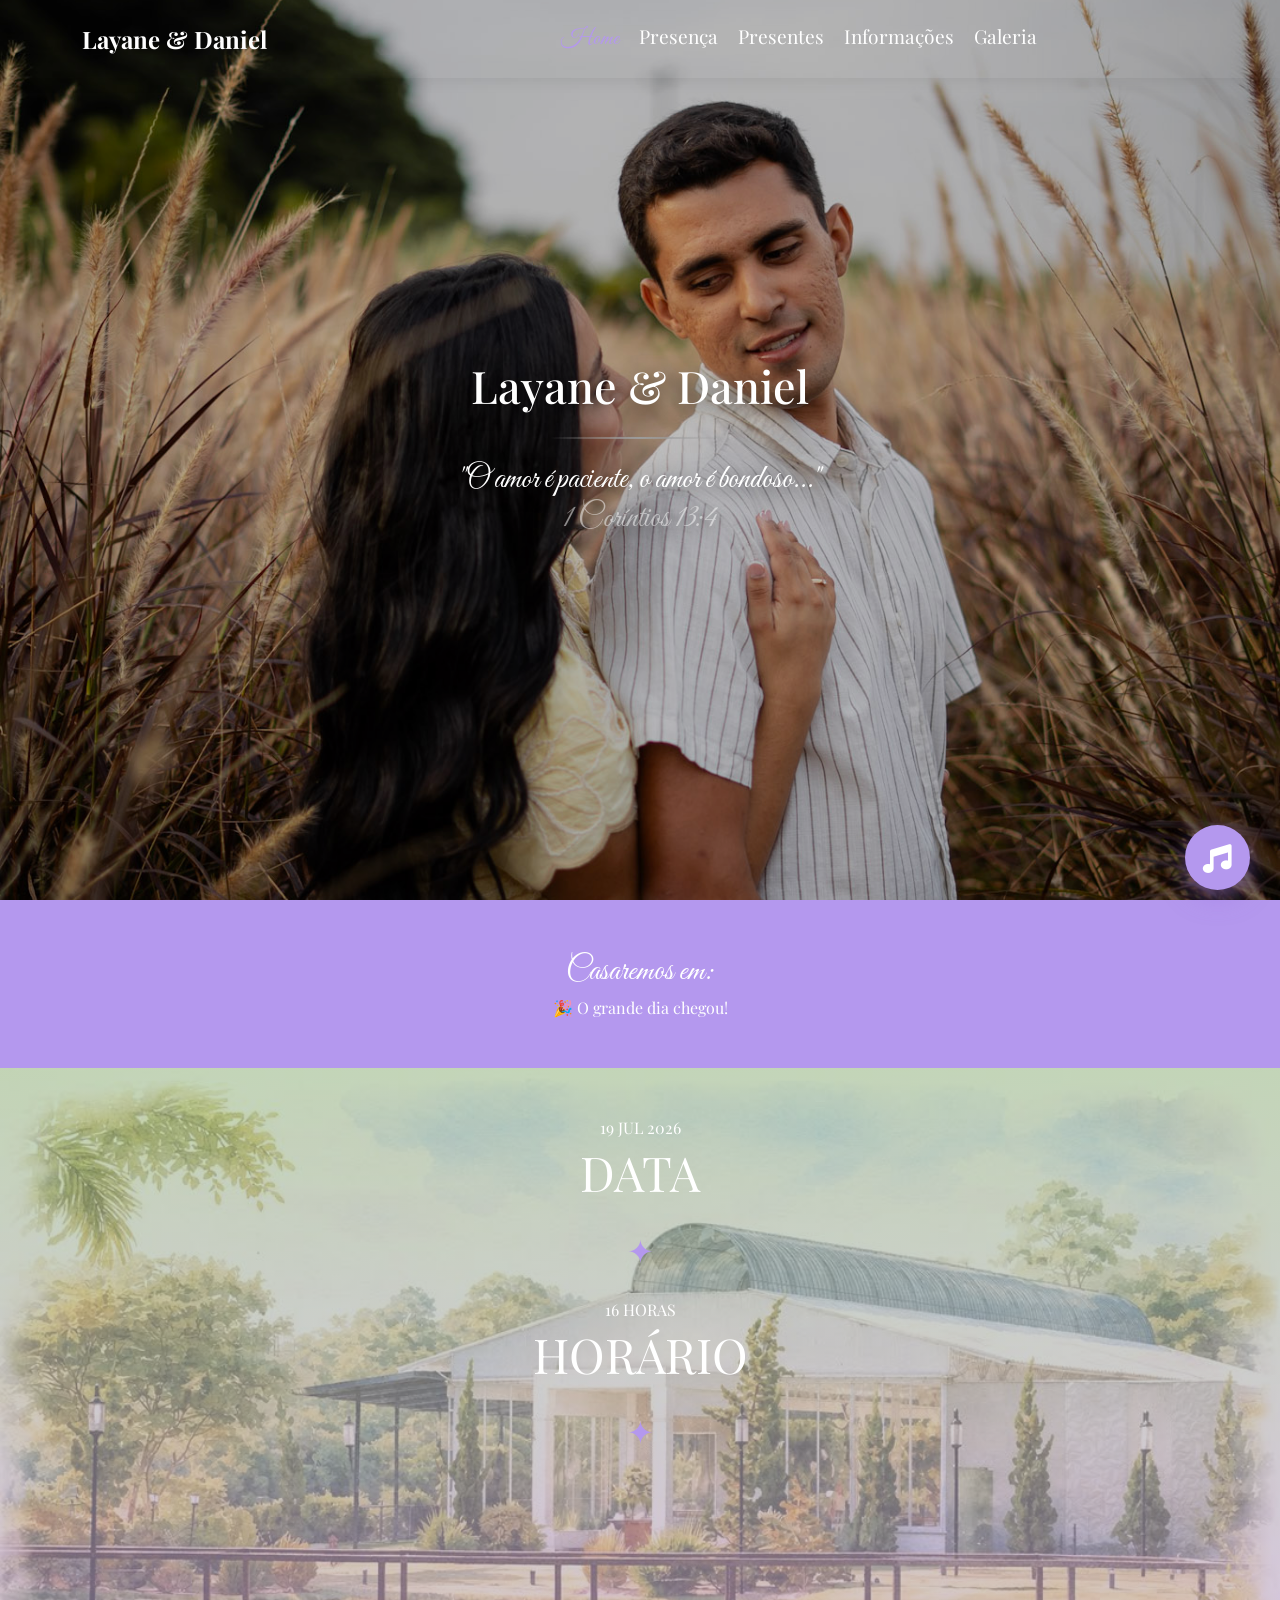
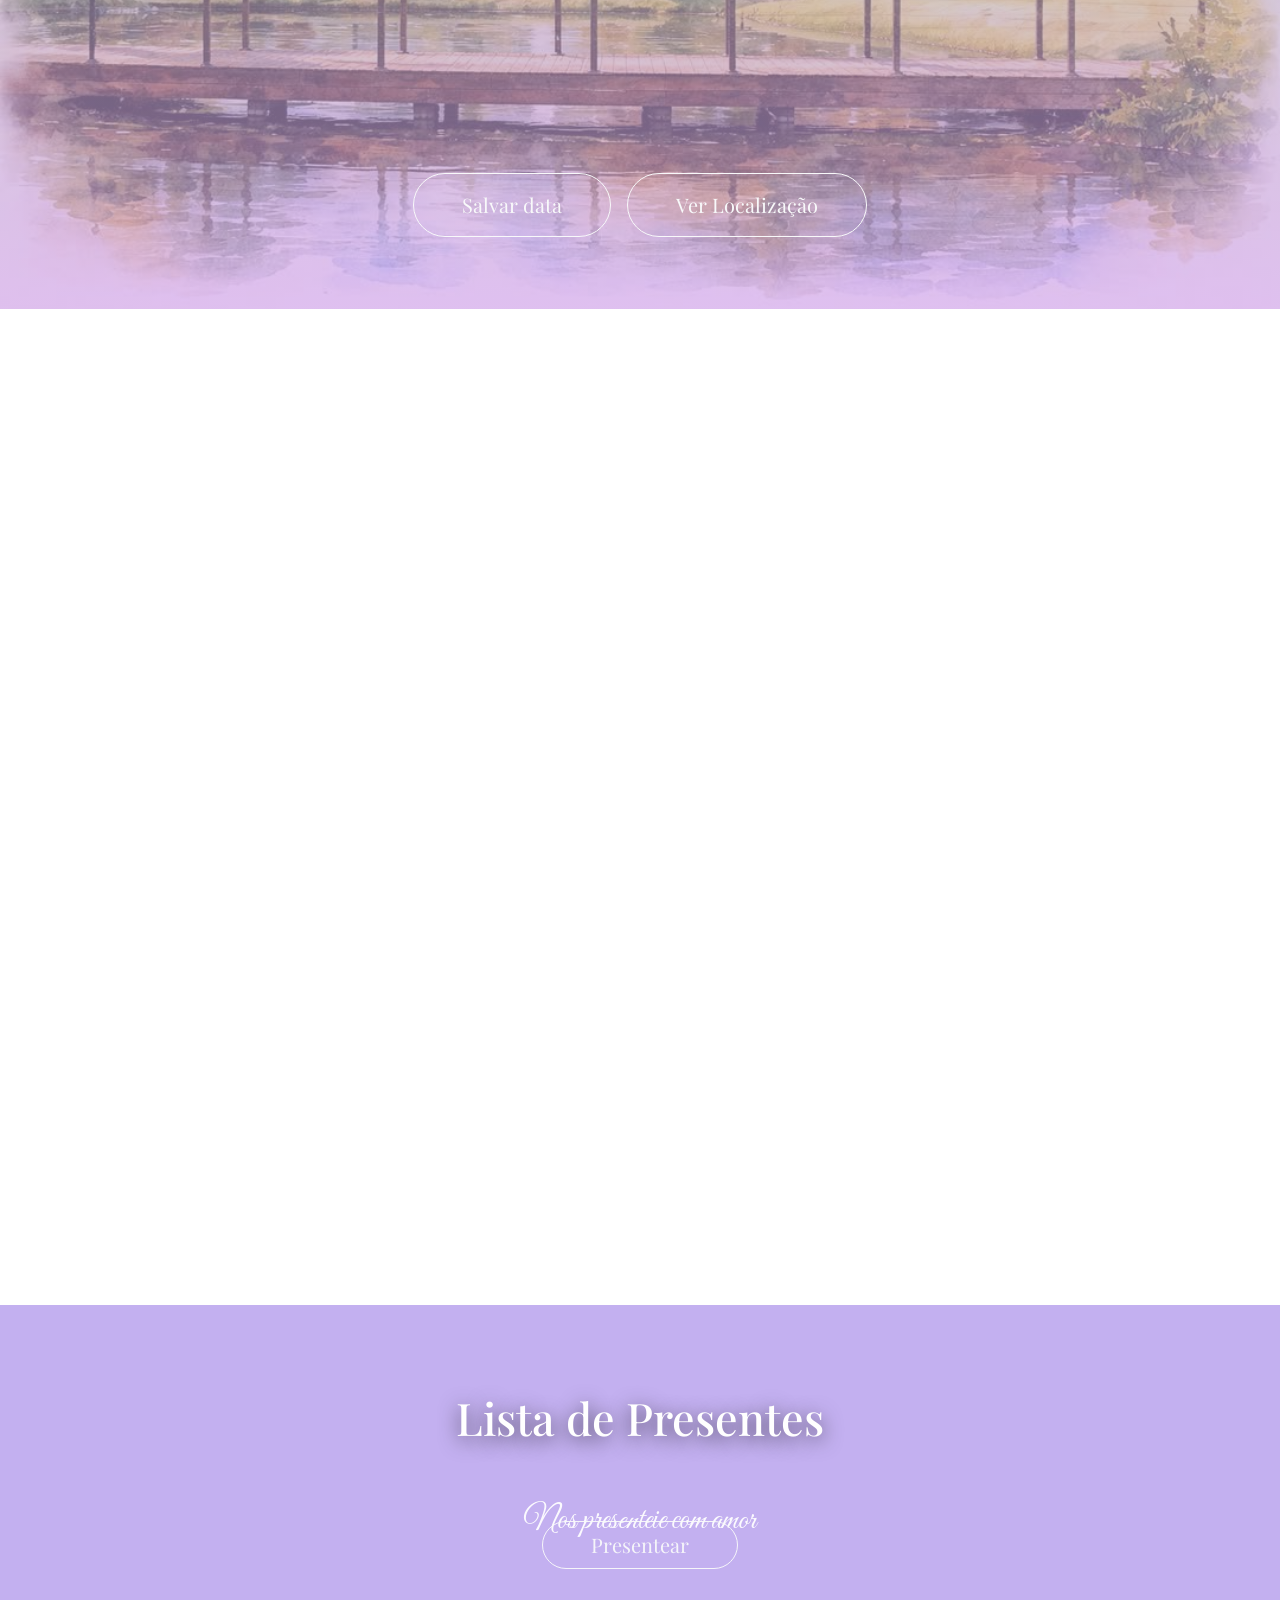
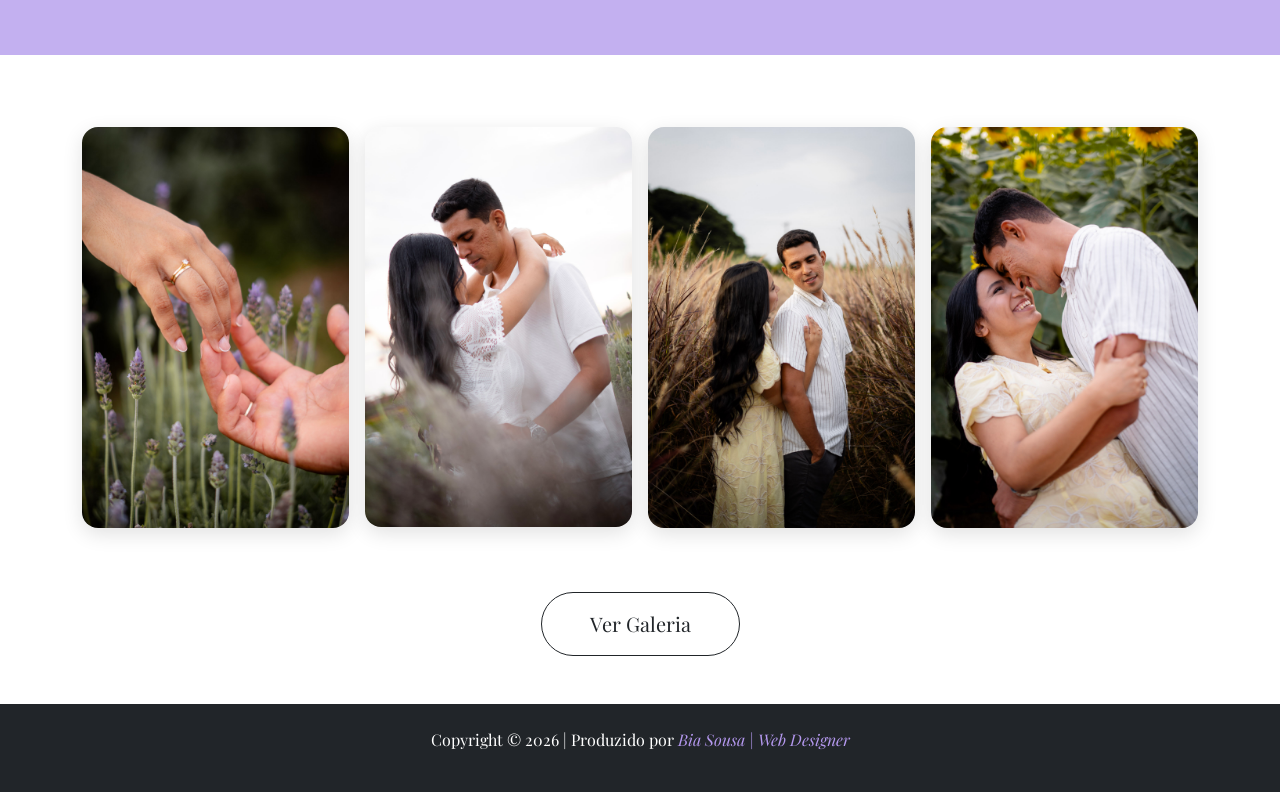
==== commit d9aa12d8: "Mudança para JPG" ====
--- a/index.html
+++ b/index.html
@@ -257,9 +257,9 @@
     <script>
         const photos = [
             { src: "assets/images/prewedding/pre27.JPG" },
-            { src: "assets/images/prewedding/pre20.jpg" },
-            { src: "assets/images/prewedding/pre12.jpg" },
-            { src: "assets/images/prewedding/pre9.jpg" },
+            { src: "assets/images/prewedding/pre20.JPG" },
+            { src: "assets/images/prewedding/pre12.JPG" },
+            { src: "assets/images/prewedding/pre9.JPG" },
 
 
         ];
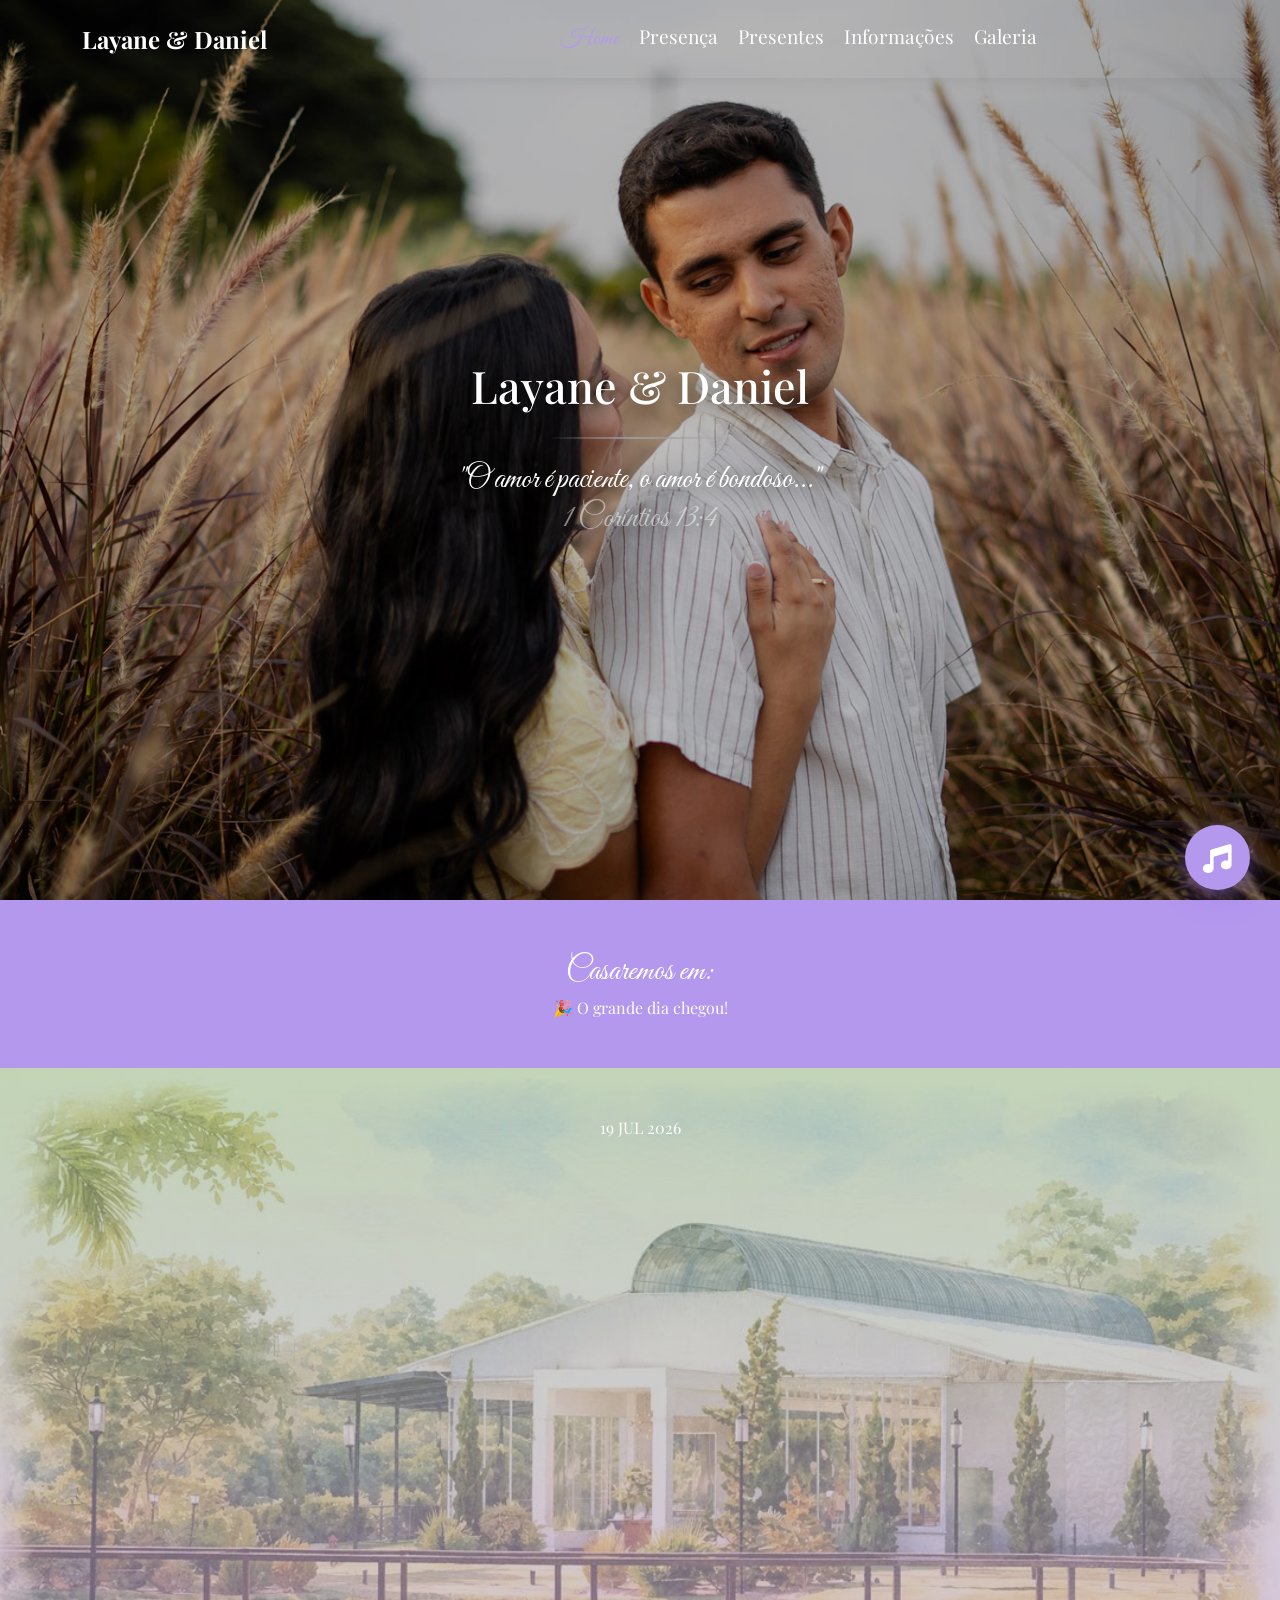
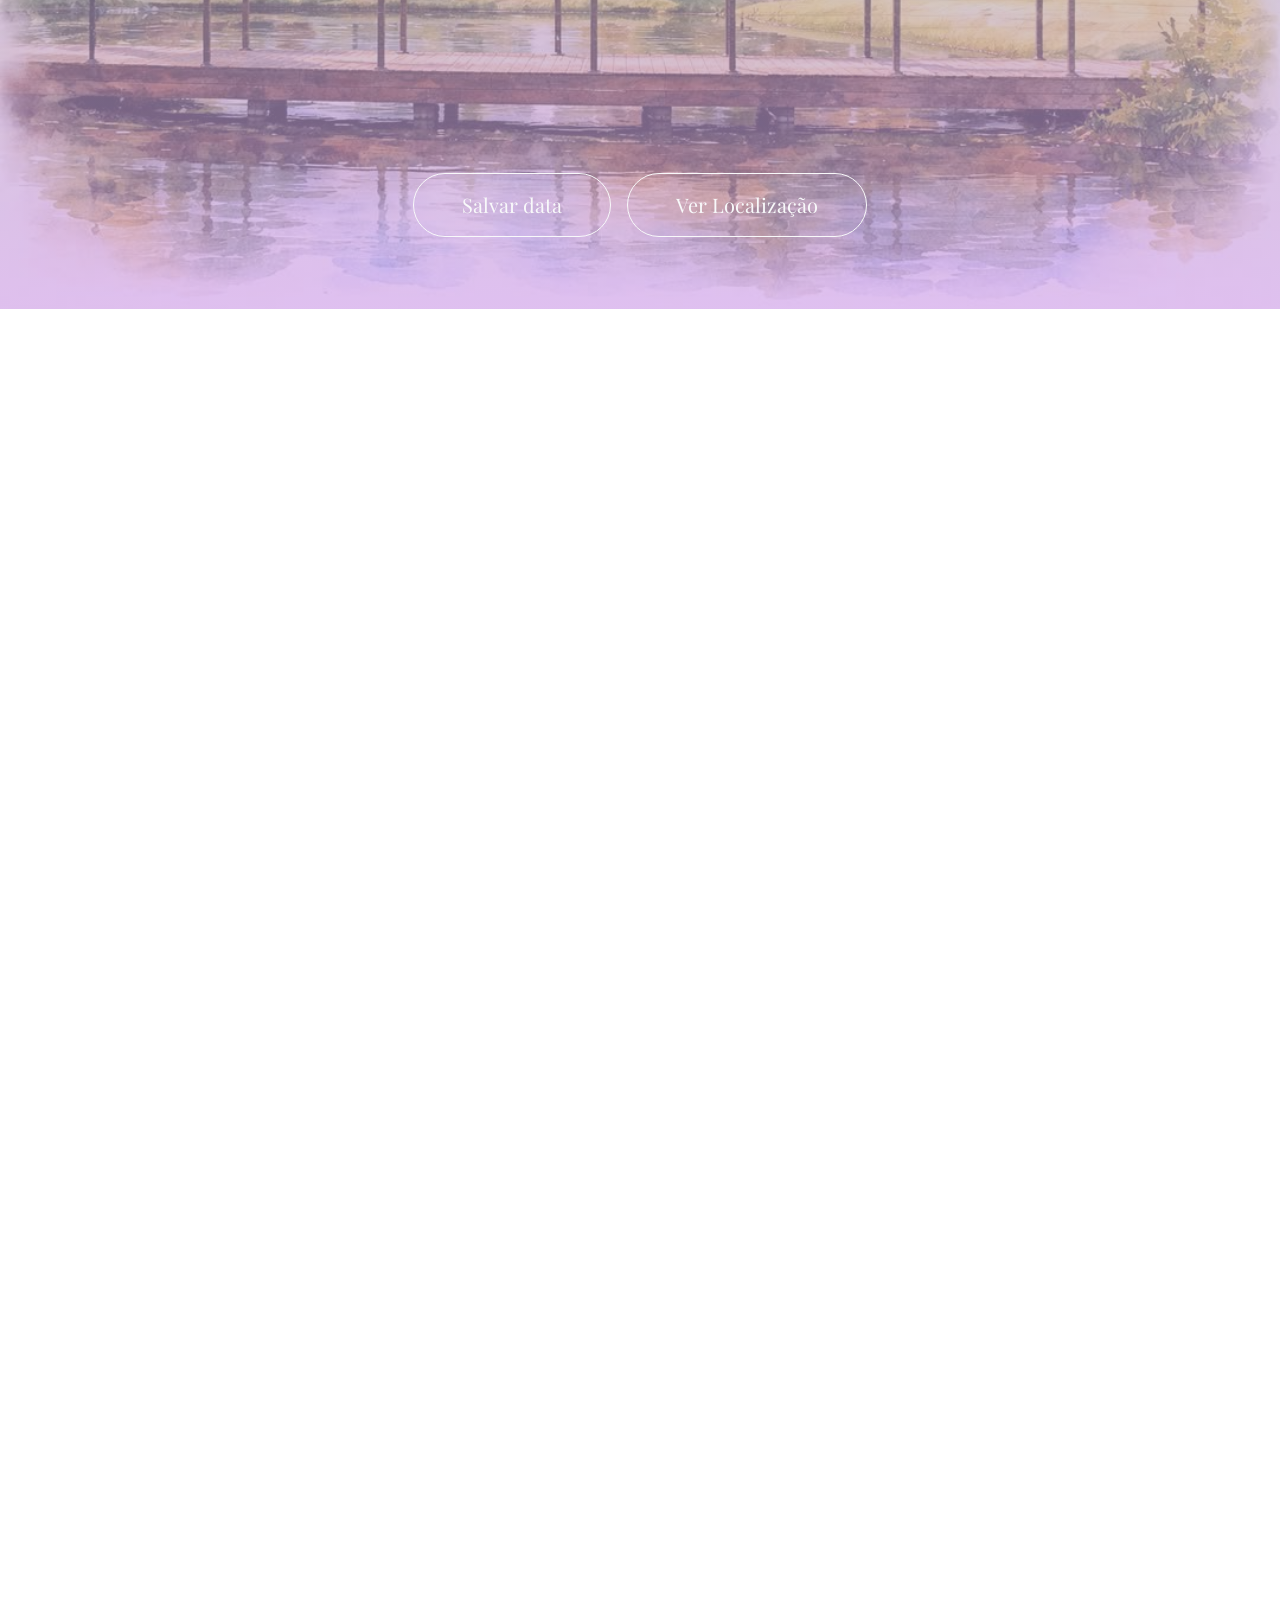
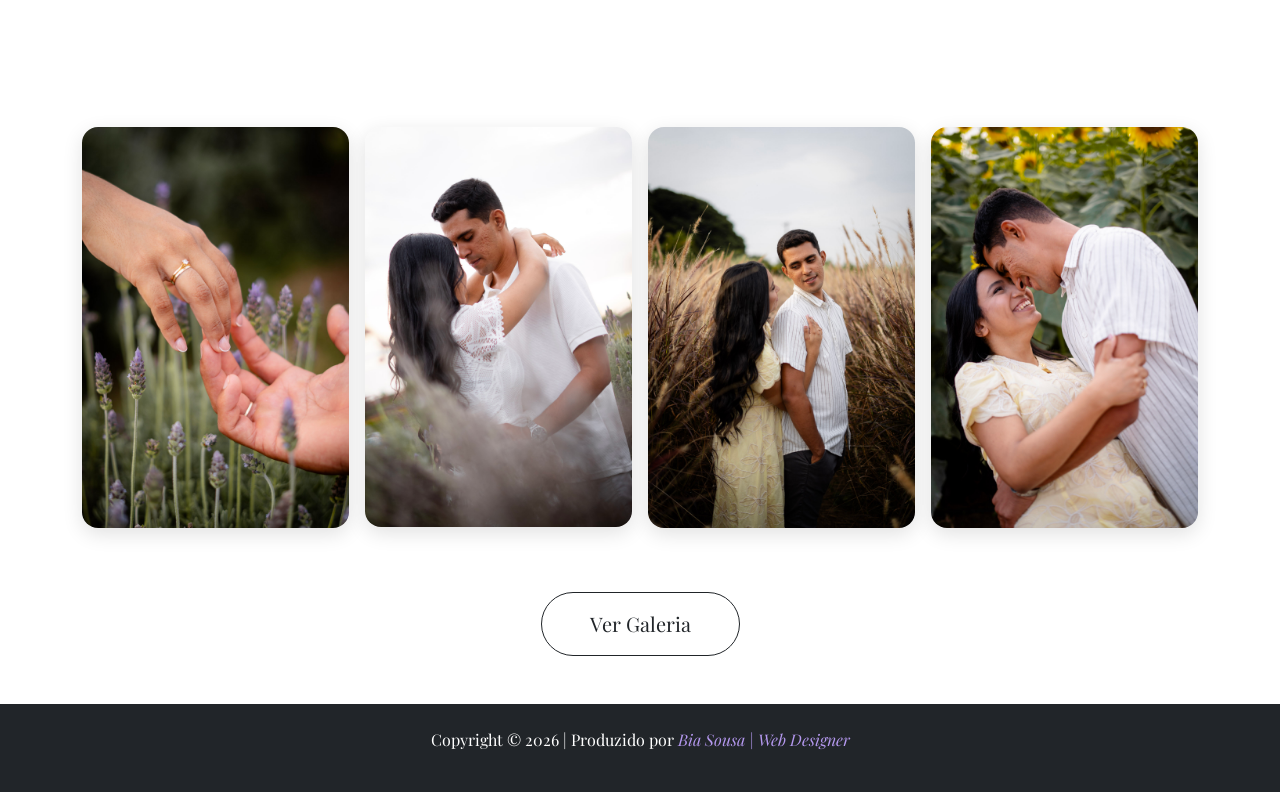
==== commit 42630f23: "Mudança de horário" ====
--- a/index.html
+++ b/index.html
@@ -166,7 +166,7 @@
                 <h3 class="display-5 text-lavanda animate-on-scroll animate-on-scroll">DATA</h3>
                 <div class="my-4 animate-on-scroll"><span class="gold-line">✦</span></div>
 
-                <p class="mb-1 animate-on-scroll">16 HORAS</p>
+                <p class="mb-1 animate-on-scroll">15 HORAS</p>
                 <h3 class="display-5 text-lavanda animate-on-scroll">HORÁRIO</h3>
                 <div class="my-4 animate-on-scroll"><span class="gold-line">✦</span></div>
 
@@ -349,4 +349,4 @@
     });
     </script>
 </body>
-</html>+</html>
